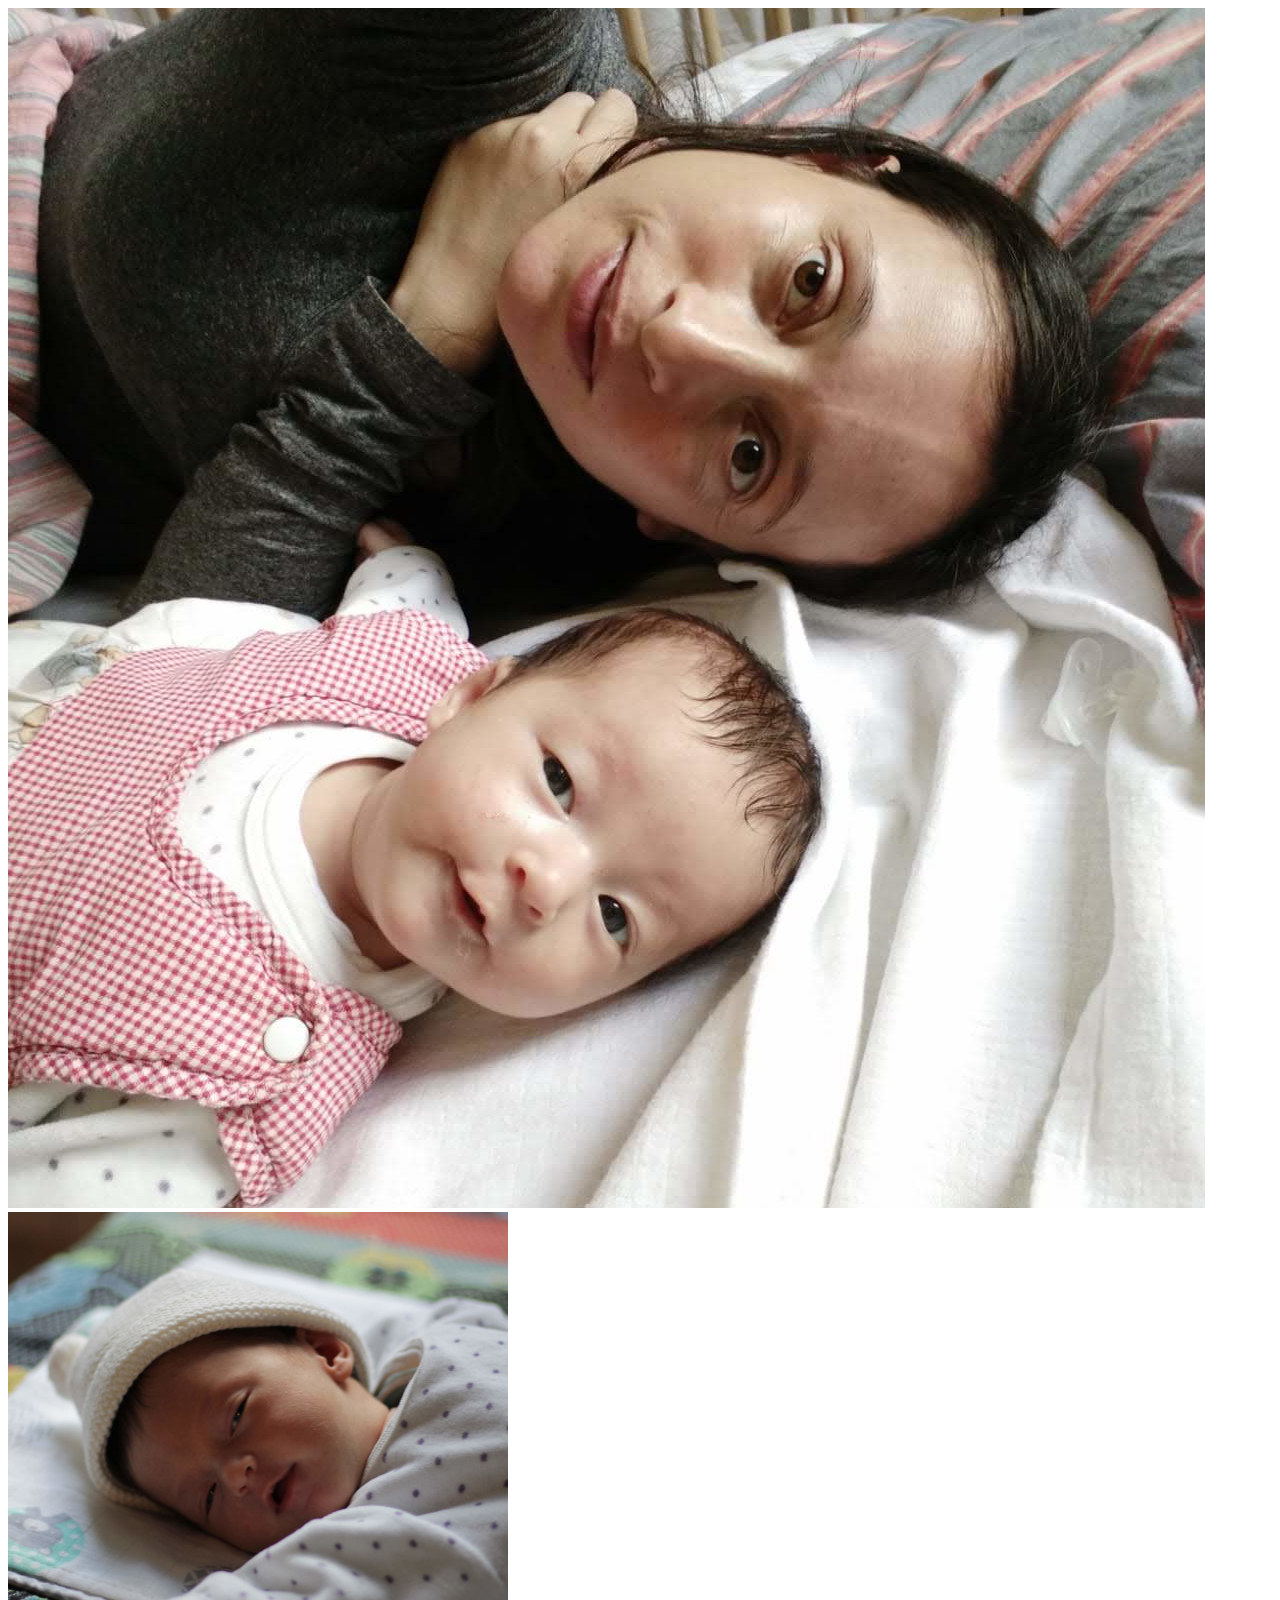
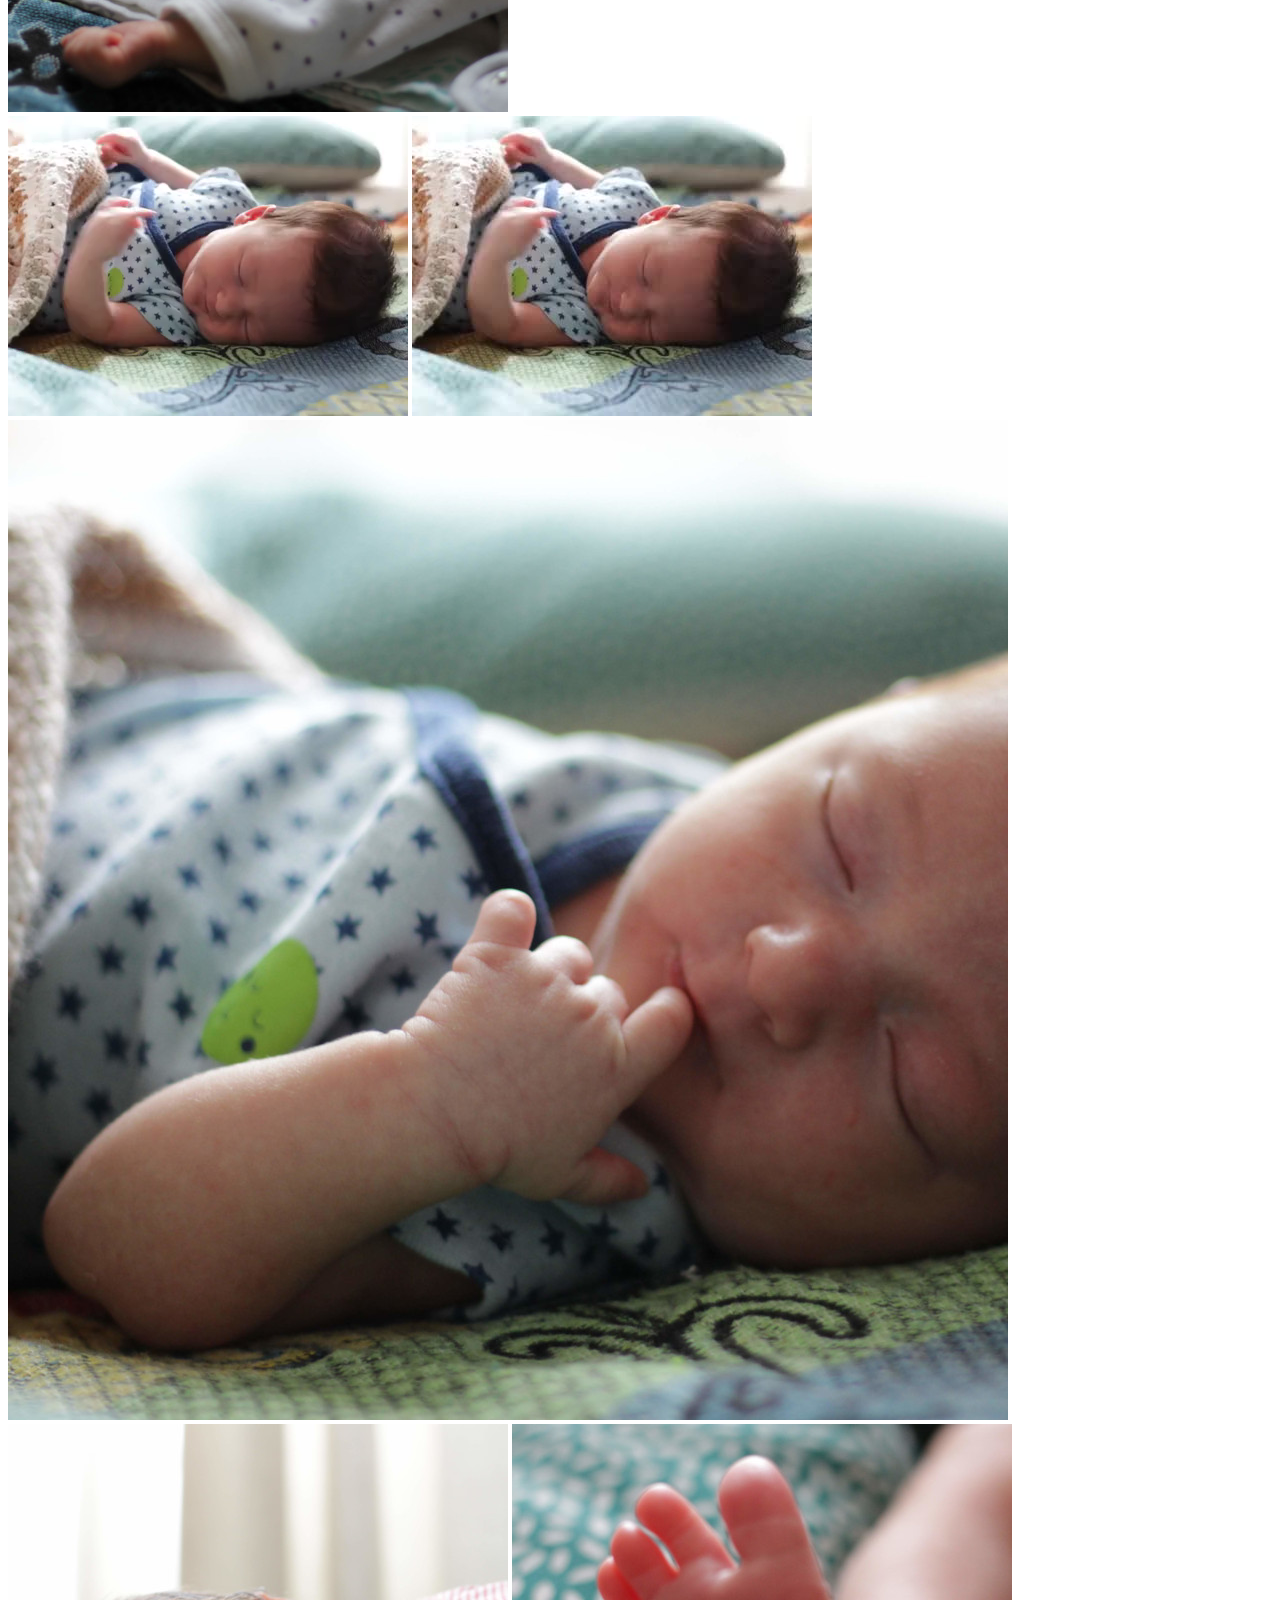
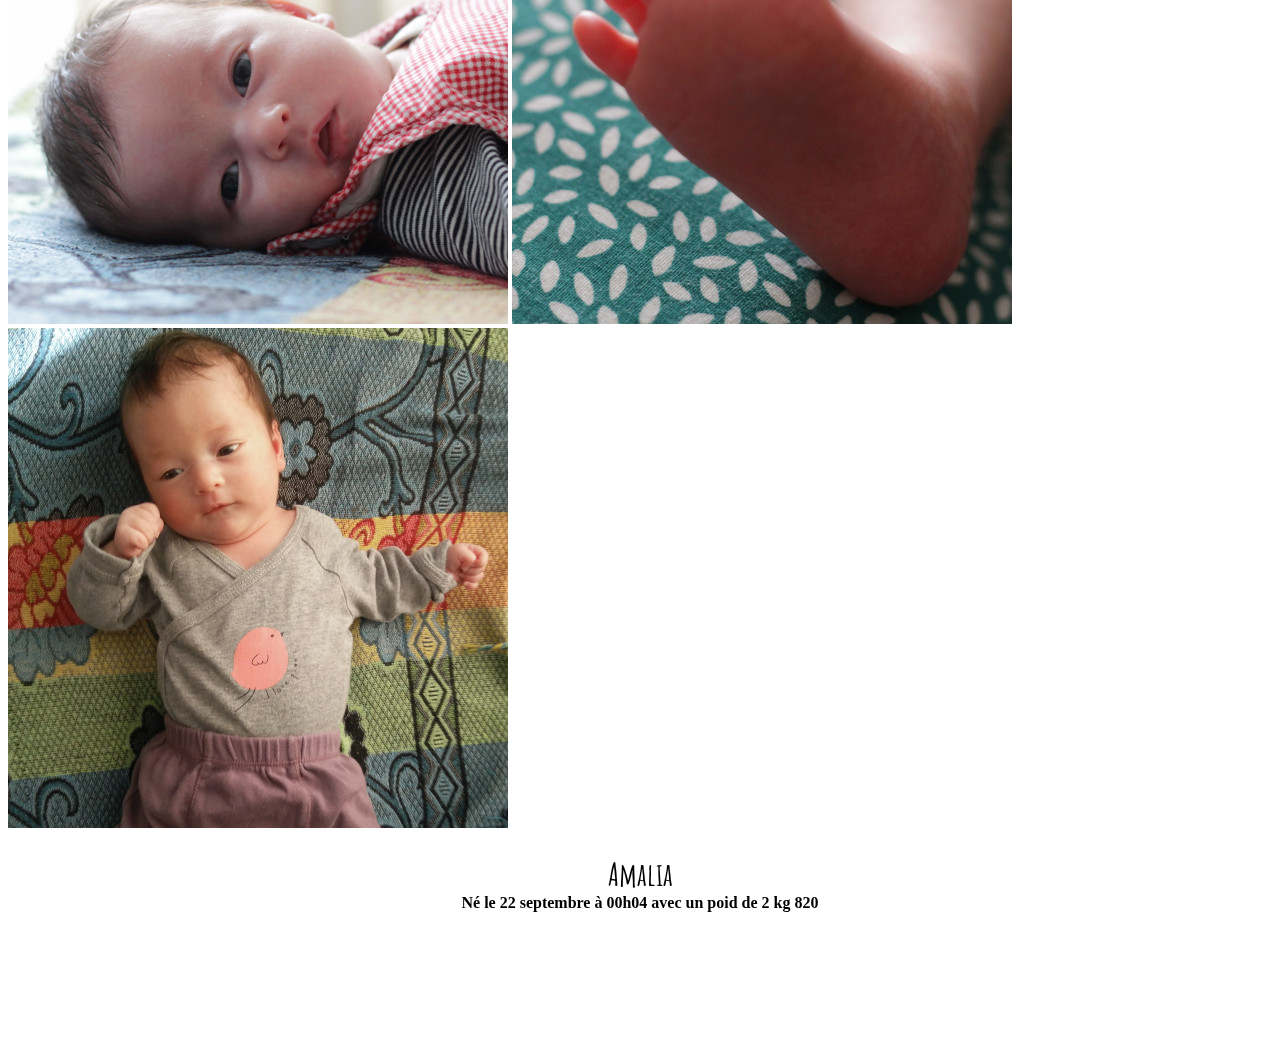
==== index.html @ 4f161c20 "Next" ====
<!DOCTYPE html>
<html lang="en">
<head>
    <meta charset="UTF-8">
    <title>Amalia</title>
    <link href="https://fonts.googleapis.com/css?family=Amatic+SC|Montserrat" rel="stylesheet">
    <meta name="viewport" content="width=device-width, initial-scale=1">
    <link rel="stylesheet" href="css/style.css">
</head>
<body>
<div class="ctn">
    <div class="gallery">
        <img class="gallery__item gallery__item--1" src="assets/4.jpg"/>
        <img class="gallery__item" src="assets/6.JPG"/>
        <div class="gallery__item no-mobile">
            <video class="gallery__item--video" id="video1" loop muted>
                <source src="assets/1.2.mp4" type="video/mp4">
            </video>
            <img src="assets/foo-001.jpeg" class="gallery__item--video gallery__item--video-img" id="img1"/>
        </div>
        <img class="gallery__item mobile" src="assets/3.JPG"/>
        <img class="gallery__item" src="assets/5.JPG"/>
        <img class="gallery__item" src="assets/1.JPG"/>
        <img class="gallery__item" src="assets/8.jpg"/>
    </div>
    <!--<div class="gallery">
        <img class="gallery__item gallery__item&#45;&#45;1" src="https://picsum.photos/300"/>
        <img class="gallery__item" src="https://picsum.photos/300"/>
        <div class="gallery__item">
            <video class="gallery__item&#45;&#45;video" id="video1">
                <source src="assets/1.2.mp4" type="video/mp4">
            </video>
            <img src="assets/foo-001.jpeg" class="gallery__item&#45;&#45;video gallery__item&#45;&#45;video-img" id="img1"/>
        </div>
        <img class="gallery__item" src="https://picsum.photos/300"/>
        <img class="gallery__item" src="https://picsum.photos/300"/>
        <img class="gallery__item" src="https://picsum.photos/300"/>
    </div>-->

    <div class="text">
        <h1>Amalia</h1>
        <h4>Né le 22 septembre à 00h04 avec un poid de 2 kg 820</h4>
    </div>
</div>

<!--ajouter text taille kilo
ajouter bouton "Afin de protéger l'environnement et ne pas surcharger les frigos, les impressions sont sur commande...
    pour cela envoyer message à laurentperroteau@hotmail.com"-->
<script>
  (function () {
    const lang = navigator.language.substr(0, 2).toLowerCase();
    if (lang === 'es') {
      document.getElementsByTagName('h4')[0].textContent = 'Nacida el 22 de septiembre a las 00h04 con un peso de 2 kg 820'
    }
    var timestamp = new Date().getTime();
    var video  = document.getElementById('video1');

    function go() {
      document.getElementById('img1').style.display = 'none';
      video.play();
      console.log('play', new Date().getTime() - timestamp);
    }

    video.addEventListener('loadeddata', function () {
      var timeLeft = new Date().getTime() - timestamp;

      if (timeLeft >= 3000) {
        go();
      } else {
        setTimeout(function () {
          go();
        }, 3000 - timeLeft);
      }
    }, false);
  })();
</script>
</body>
</html>
---- css/style.css ----
* {
  box-sizing: border-box; }

/*.gallery {
  position: relative;
  height: 60vw;
}

.gallery:after {
  content: "";
  display: block;
  padding-right: 100%;
}

.gallery__inner {
  position: absolute;
  width: 100%;
  height: 100%;
}*/
.gallery__inner {
  width: 80vh;
  height: 80vh;
  position: relative;
  left: 50%;
  transform: translateX(-50%);
  display: grid;
  grid-template-columns: 8.2% 8.2% 8.2% 8.2% 8.2% 8.2% 8.2%;
  grid-template-rows: 8.2% 8.2% 8.2% 8.2% 8.2% 8.2% 8.2%;
  grid-column-gap: 2%;
  grid-row-gap: 2%;
  justify-items: stretch;
  align-items: stretch; }

.gallery__item--1 {
  grid-column-start: 1;
  grid-column-end: 3;
  grid-row-start: 1;
  grid-row-end: 3; }
.gallery__item--4 {
  grid-column-start: 1;
  grid-column-end: 5;
  grid-row-start: 5;
  grid-row-end: 8; }
.gallery__item--5 {
  grid-column-start: 5;
  grid-column-end: 8;
  grid-row-start: 4;
  grid-row-end: 8; }

.text {
  height: 20vh;
  text-align: center; }
  .text h1 {
    font-family: 'Amatic SC', sans-serif;
    margin-bottom: 0; }
  .text h4 {
    margin-top: 0; }

/*# sourceMappingURL=style.css.map */
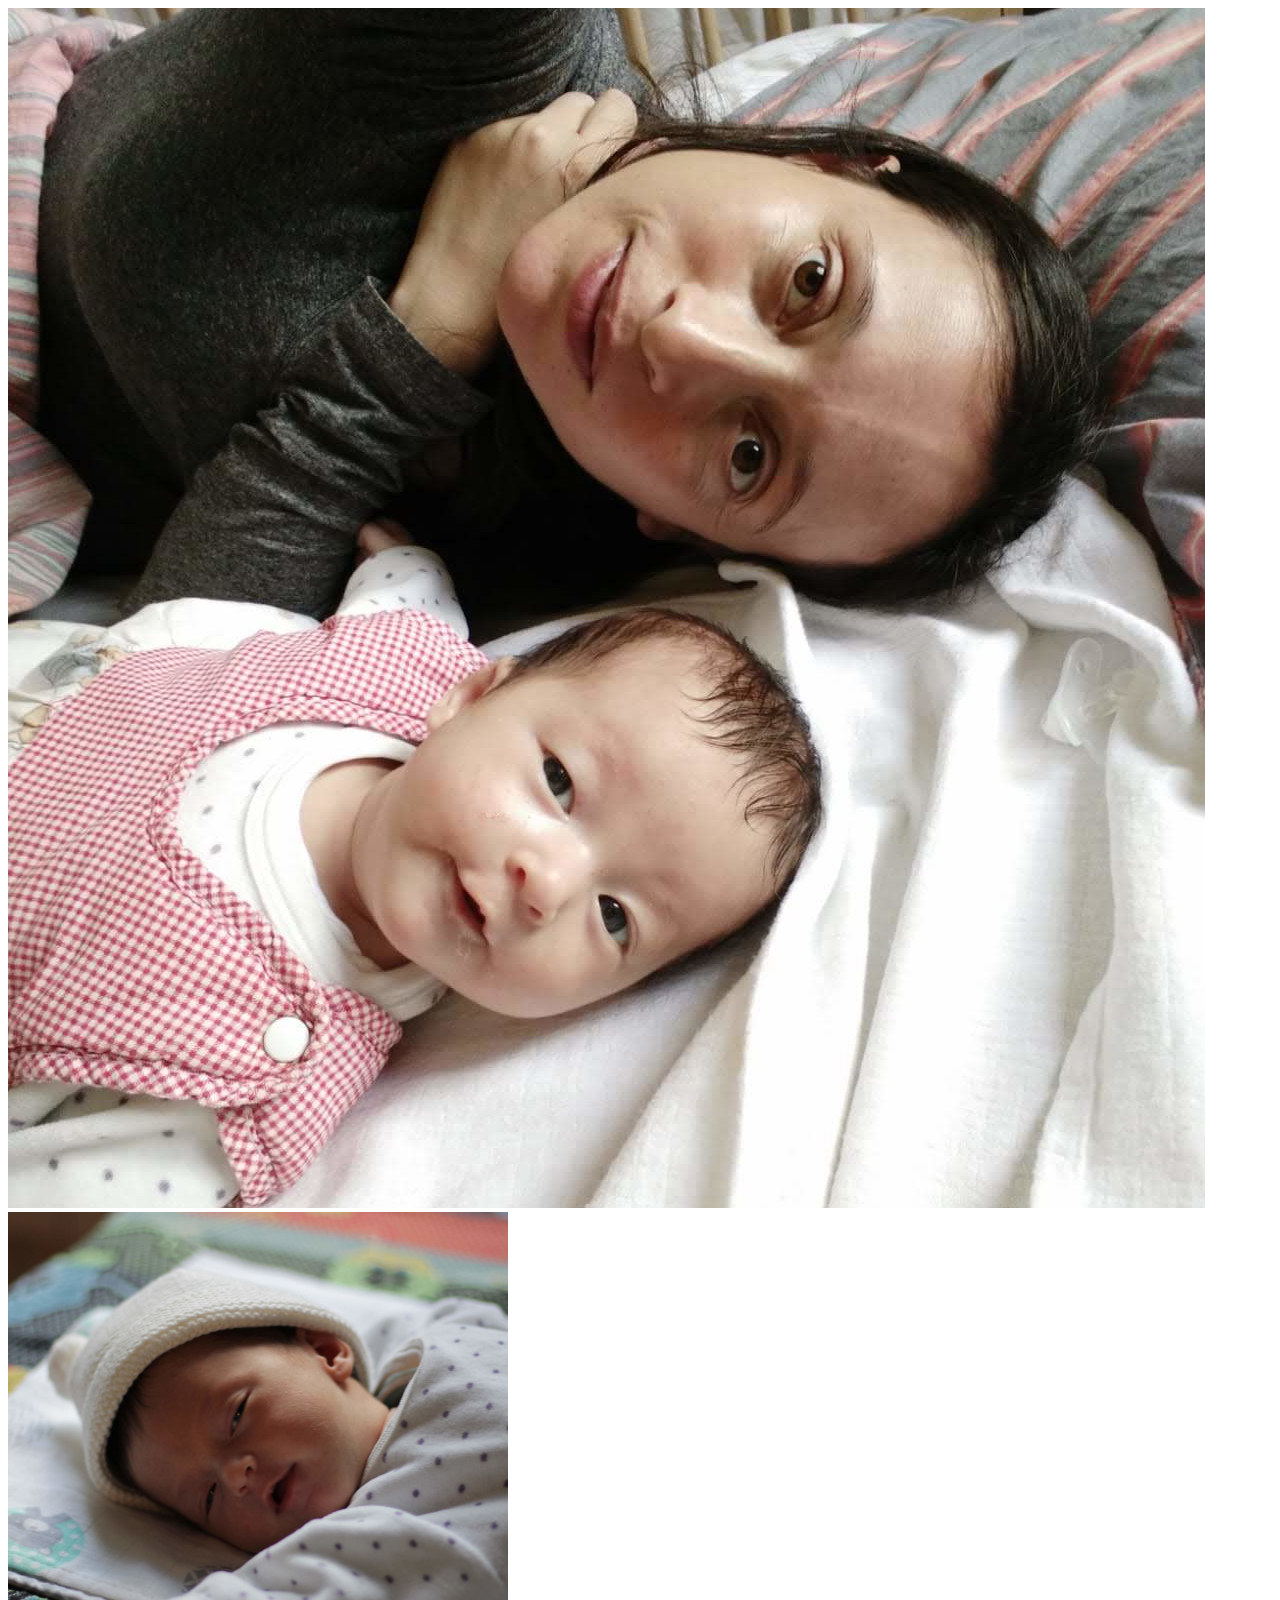
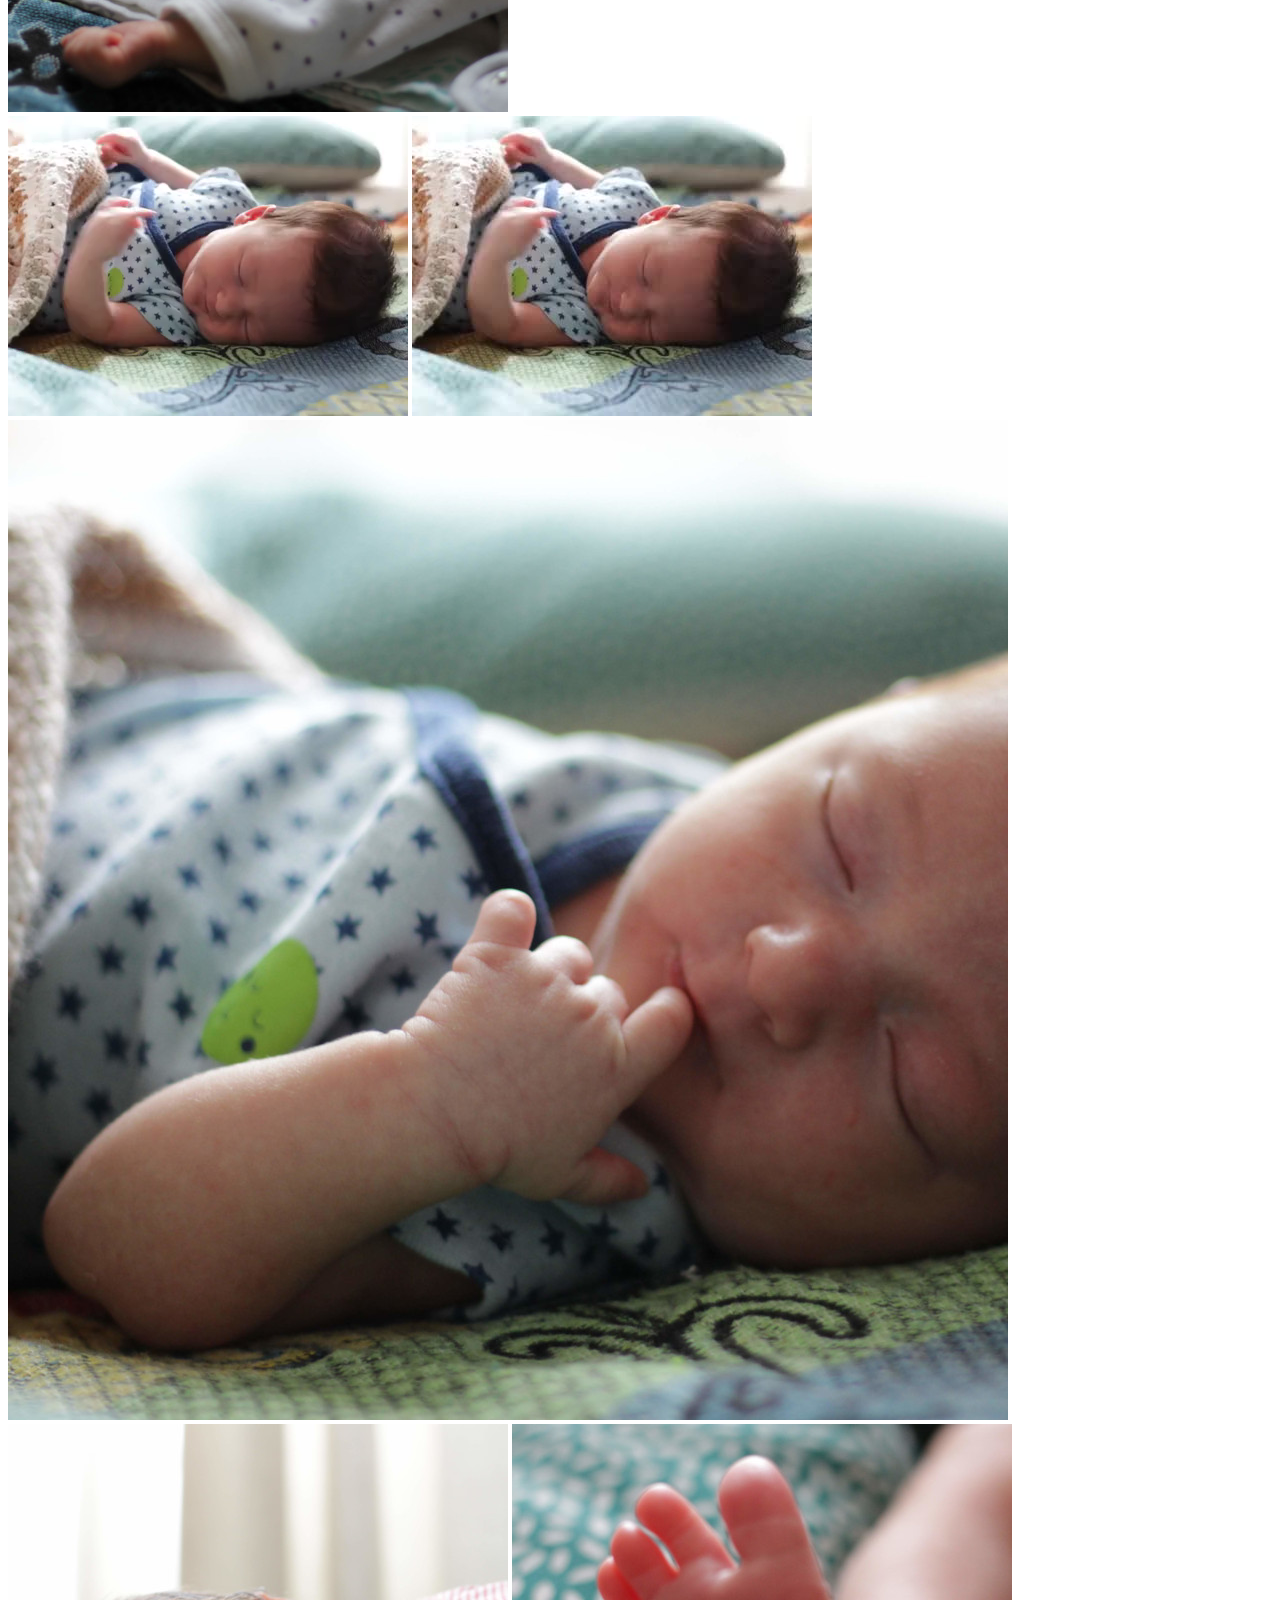
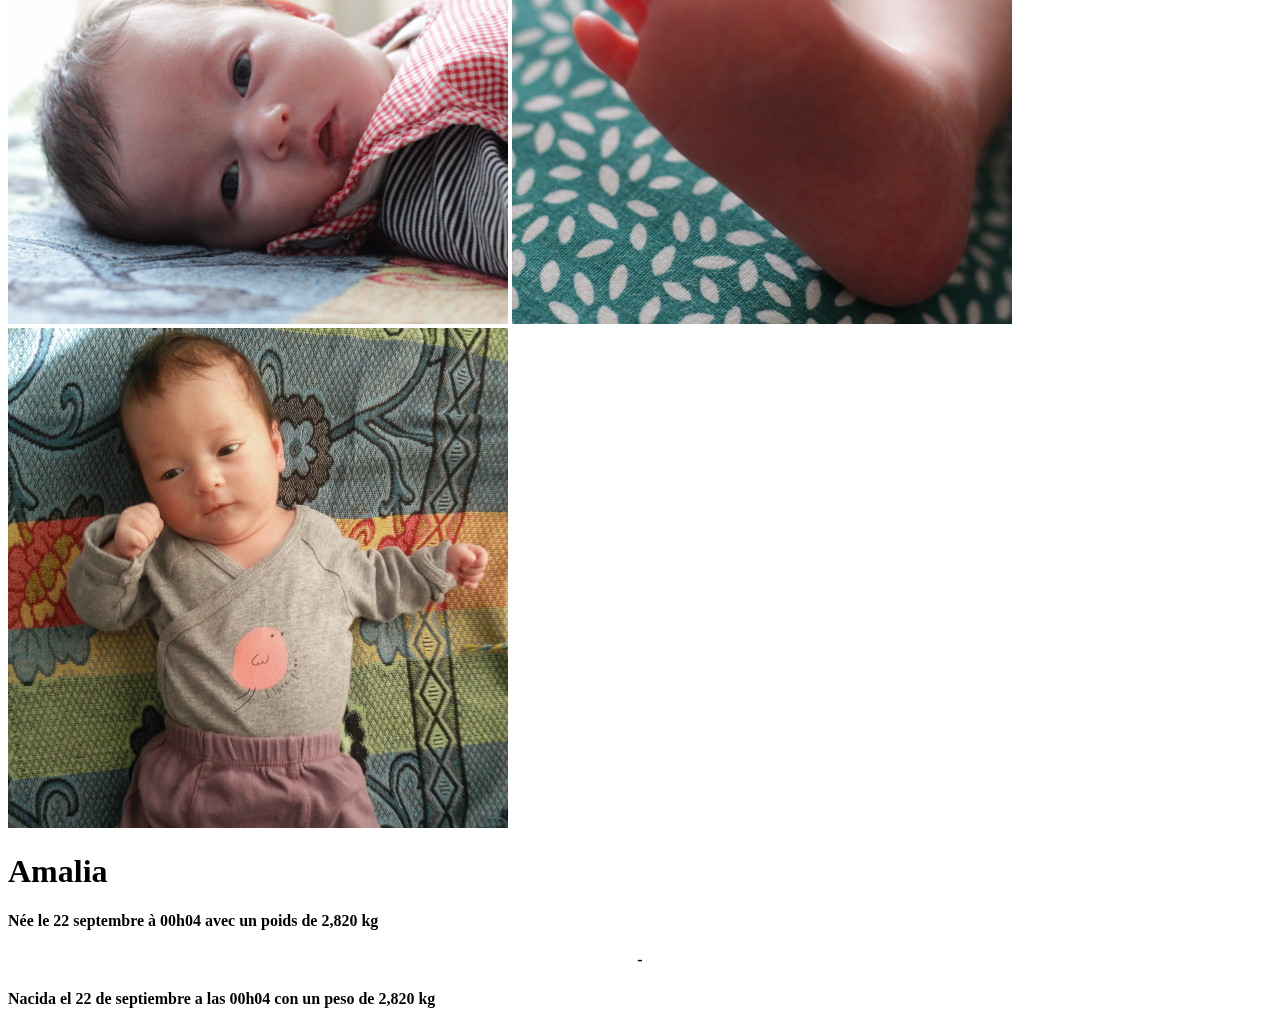
==== commit 03fd8c6c: "Clean repo" ====
--- a/index.html
+++ b/index.html
@@ -39,7 +39,9 @@
 
     <div class="text">
         <h1>Amalia</h1>
-        <h4>Né le 22 septembre à 00h04 avec un poid de 2 kg 820</h4>
+        <h4>Née le 22 septembre à 00h04 avec un poids de 2,820 kg</h4>
+        <h4 style="text-align: center">-</h4>
+        <h4>Nacida el 22 de septiembre a las 00h04 con un peso de 2,820 kg</h4>
     </div>
 </div>
 
@@ -50,7 +52,7 @@
   (function () {
     const lang = navigator.language.substr(0, 2).toLowerCase();
     if (lang === 'es') {
-      document.getElementsByTagName('h4')[0].textContent = 'Nacida el 22 de septiembre a las 00h04 con un peso de 2 kg 820'
+      document.getElementsByTagName('h4')[0].textContent = 'Nacida el 22 de septiembre a las 00h04 con un peso de 2,820 kg'
     }
     var timestamp = new Date().getTime();
     var video  = document.getElementById('video1');
